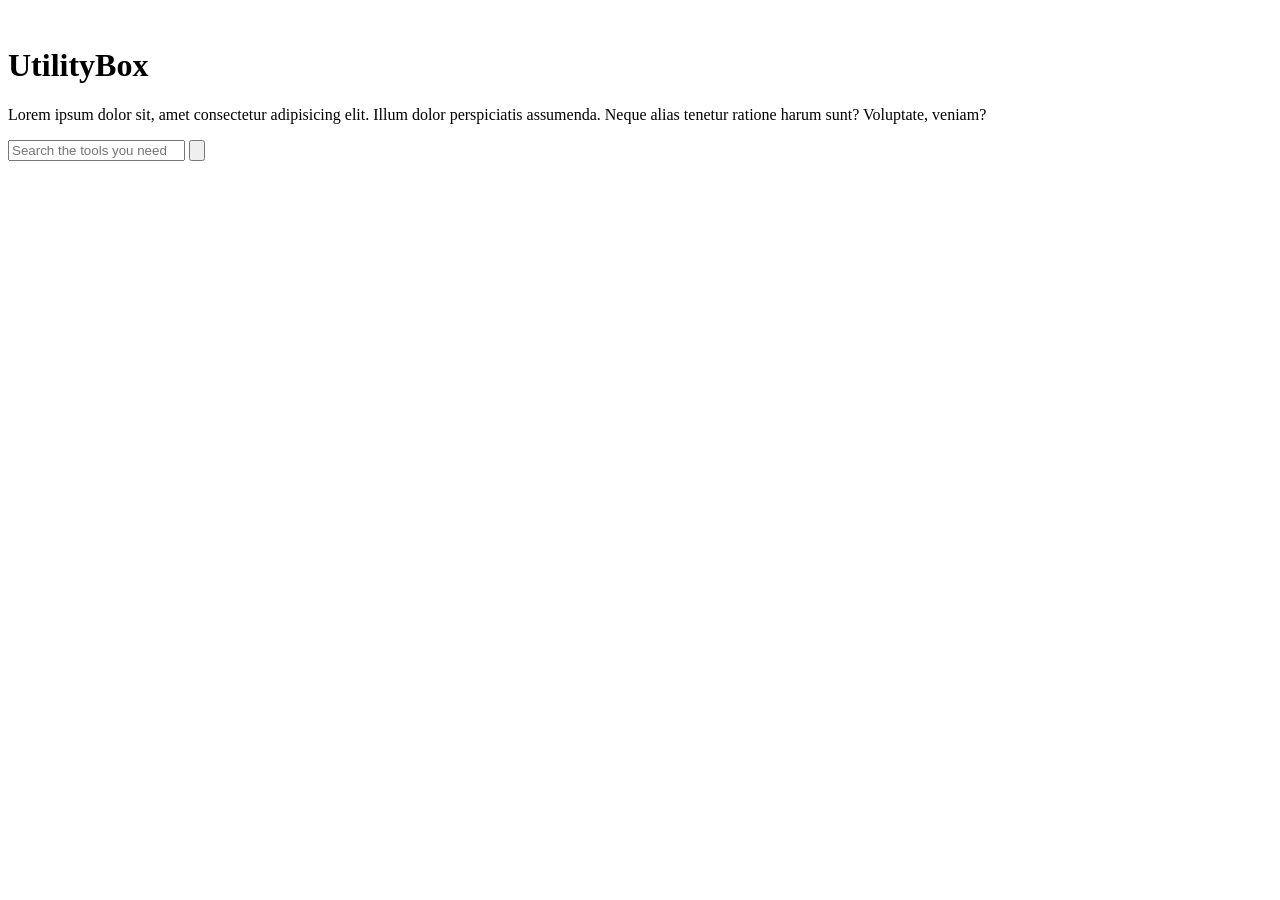
==== code/index.html @ 03657a15 "first commite" ====
<!DOCTYPE html>
<html lang="en">

          <head>
                    <meta charset="UTF-8">
                    <meta name="viewport" content="width=device-width, initial-scale=1.0">
                    <title>UtilityBox</title>
          </head>

          <body>
                    <header>
                              <nav>
                                        <img src="" alt="">
                                        <div>
                                                  <p></p>
                                                  <p></p>
                                                  <p></p>
                                        </div>
                              </nav>
                    </header>
                    <main>
                              <h1>UtilityBox</h1>
                              <p>Lorem ipsum dolor sit, amet consectetur adipisicing elit. Illum dolor perspiciatis
                                        assumenda. Neque alias tenetur ratione harum sunt? Voluptate, veniam?
                              </p>
                              <div id="searchCotainer">
                                        <input id="serchBox"  placeholder="Search the tools you need" type="text">
                                        <button id="serchBtn"><img src="" alt=""></button>

                              </div>
                              <div id="tools_container">
                                        <div id="calculator">
                                                  <img src="" alt="">
                                        </div>
                                        
                              </div>
                    </main>
          </body>

</html>
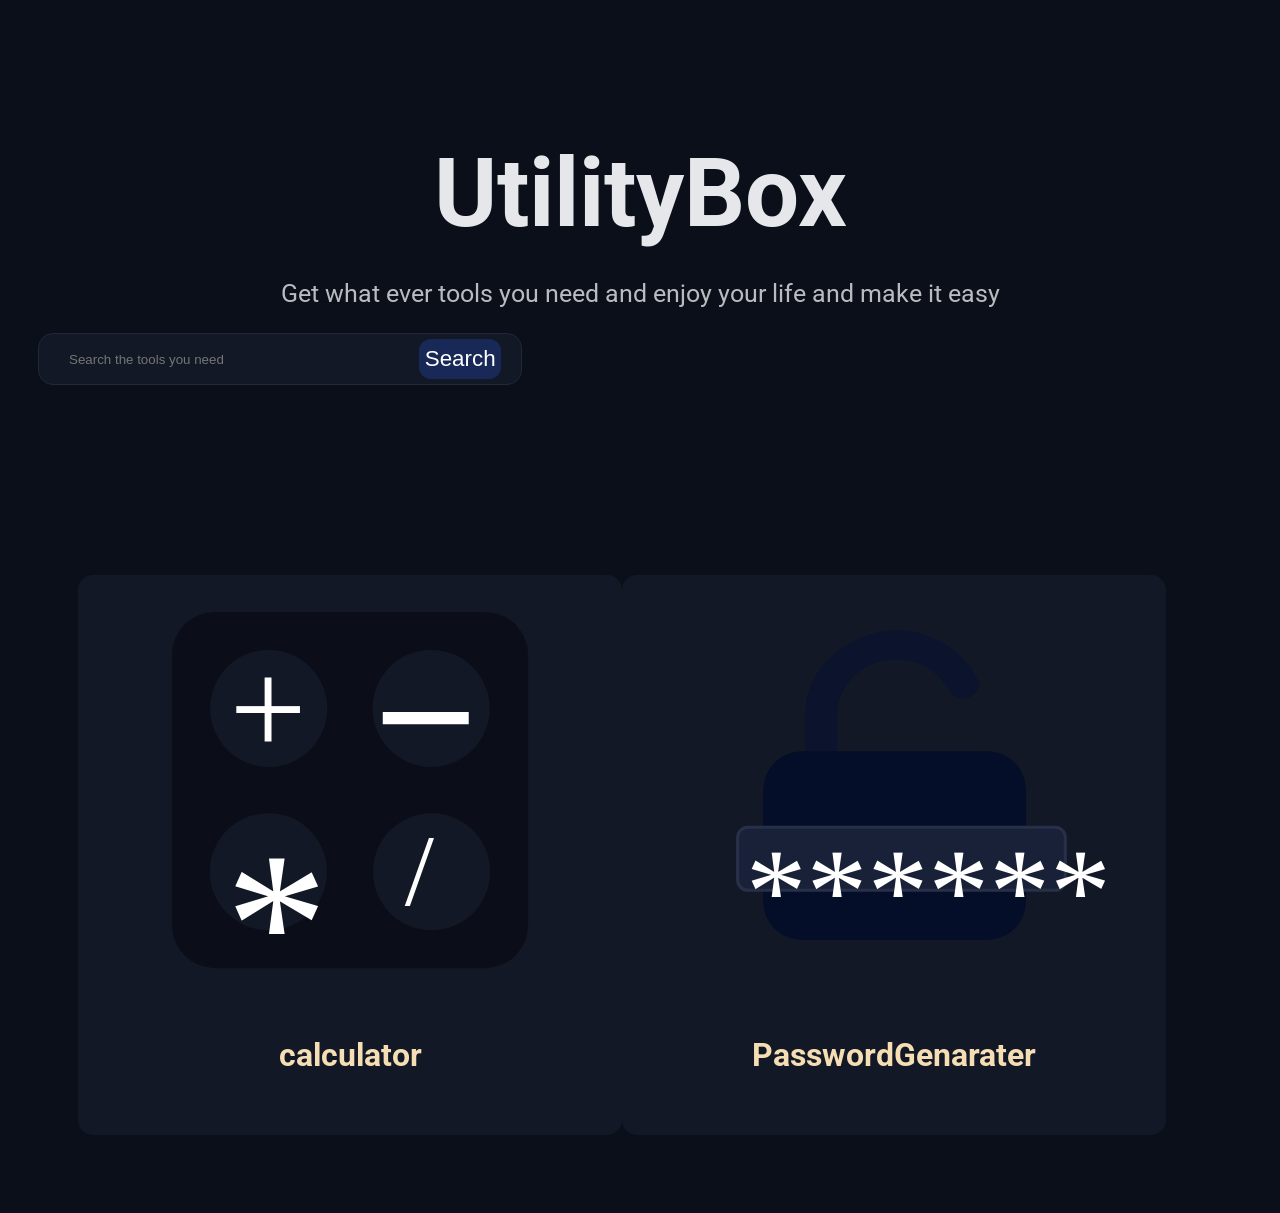
==== commit 705d9a3c: "erer" ====
--- a/code/index.html
+++ b/code/index.html
@@ -5,6 +5,7 @@
                     <meta charset="UTF-8">
                     <meta name="viewport" content="width=device-width, initial-scale=1.0">
                     <title>UtilityBox</title>
+                    <link rel="stylesheet" href="style.css">
           </head>
 
           <body>
@@ -20,21 +21,20 @@
                     </header>
                     <main>
                               <h1>UtilityBox</h1>
-                              <p>Lorem ipsum dolor sit, amet consectetur adipisicing elit. Illum dolor perspiciatis
-                                        assumenda. Neque alias tenetur ratione harum sunt? Voluptate, veniam?
+                              <p>
+                                        Get what ever tools you need and enjoy your life and make it easy
                               </p>
                               <div id="searchCotainer">
-                                        <input id="serchBox"  placeholder="Search the tools you need" type="text">
-                                        <button id="serchBtn"><img src="" alt=""></button>
+                                        <input id="searchBox" placeholder="Search the tools you need" type="text">
 
+                                        <button onclick="search()" id="searchBtn">Search</button>
                               </div>
                               <div id="tools_container">
-                                        <div id="calculator">
-                                                  <img src="" alt="">
-                                        </div>
                                         
                               </div>
                     </main>
+                    <script src="https://cdn.jsdelivr.net/npm/fuse.js@7.0.0"></script>
+                    <script src="app.js"></script>
           </body>
 
 </html>
--- a/code/style.css
+++ b/code/style.css
@@ -0,0 +1,102 @@
+@import url('https://fonts.googleapis.com/css2?family=Roboto:ital,wght@0,100..900;1,100..900&display=swap');
+
+body {
+          font-family: "Roboto", sans-serif;
+          background: #0b0f19;
+          color: #e5e7eb;
+}
+
+main {
+          height: auto;
+          padding: 30px;
+}
+
+main>h1 {
+          font-family: "Roboto", sans-serif;
+          text-align: center;
+          font-size: 6em;
+          margin-bottom: 30px;
+}
+
+main>p {
+          font-family: "Roboto", sans-serif;
+          font-size: 25px;
+          opacity: 0.8;
+          text-align: center;
+}
+
+#searchCotainer {
+          background: #121826;
+          border-radius: 15px;
+          overflow: hidden;
+          justify-self: center;
+          width: 40%;
+          height: 50px;
+          display: flex;
+          justify-content: space-between;
+          border: 1px solid #1f2937;
+}
+
+#searchBox {
+          color: white;
+          padding: 0px 30px;
+          background: none;
+          border: none;
+          outline: none;
+          width: 80%;
+}
+
+#searchBtn {
+          margin-right: 20px;
+          width: 17%;
+          height: 80%;
+          align-self: center;
+          background: #182958;
+          border: none;
+          color: white;
+          font-size: 1.4em;
+          border-radius: 12px;
+}
+
+#tools_container {
+          display: grid;
+          grid-template-columns: 1fr 1fr 1fr;
+          padding: 40px;
+          margin-top: 150px;
+}
+
+
+
+.tools {
+          border-radius: 15px;
+          padding: 15px;
+          display: grid;
+          grid-columns: 1fr;
+          justify-content: center;
+          width: 514px;
+          background: #121826;
+          height: 530px;
+}
+
+.tools img {
+          border-radius: 10px;
+          width: 510px;
+          height: 400px;
+}
+
+.tools h4 {
+          color: wheat;
+          text-align: center;
+          font-size: 2em;
+}
+
+a{
+          text-decoration: none;
+          color: white;
+}
+a:visited {
+          text-decoration: none;
+}
+a:active {
+          text-decoration: none;
+}
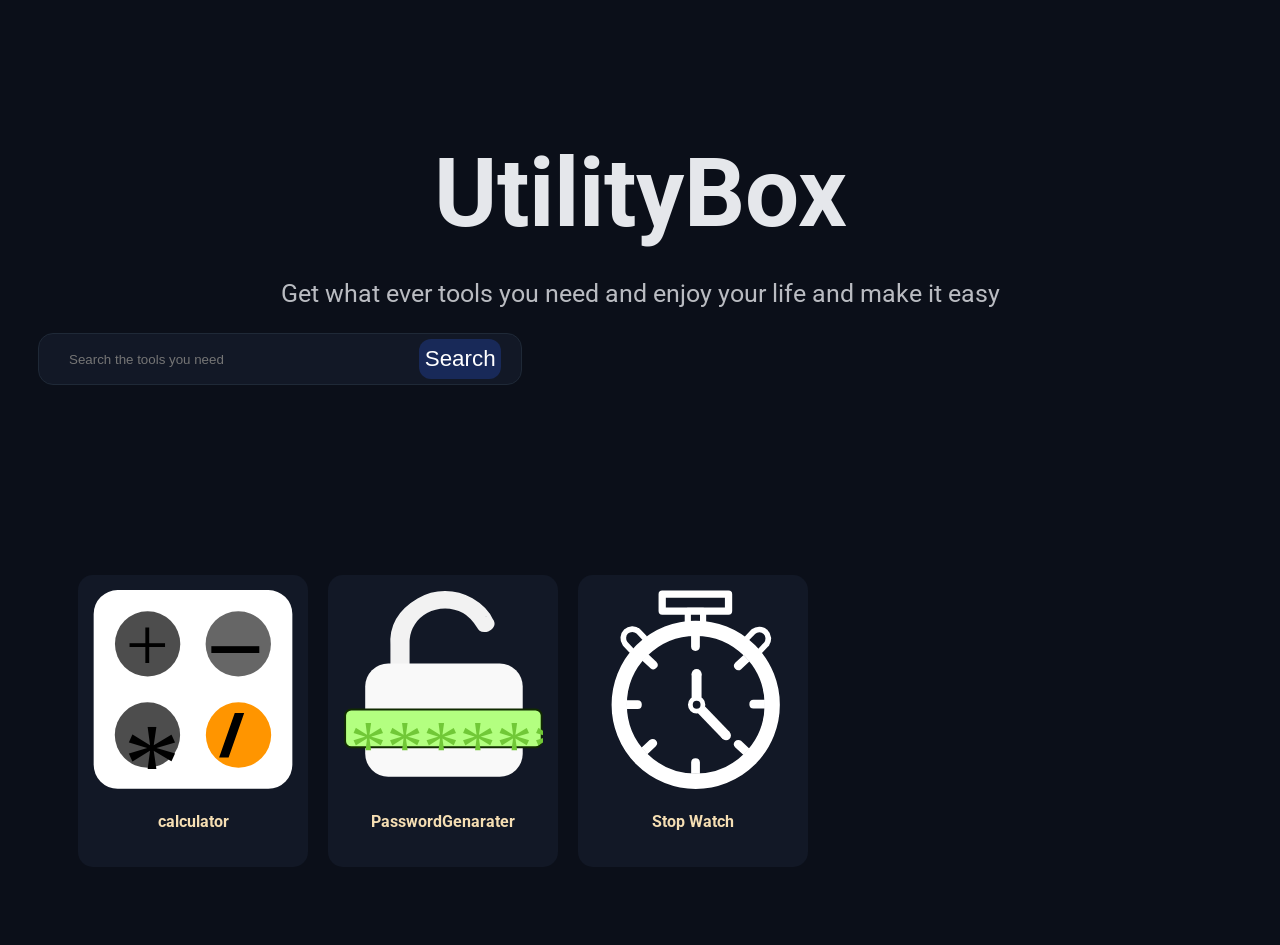
==== commit 10477d2a: "stop watch and logo complted" ====
--- a/code/index.html
+++ b/code/index.html
@@ -3,6 +3,7 @@
 
           <head>
                     <meta charset="UTF-8">
+                    <link rel="shortcut icon" href="" type="image/x-icon">
                     <meta name="viewport" content="width=device-width, initial-scale=1.0">
                     <title>UtilityBox</title>
                     <link rel="stylesheet" href="style.css">
--- a/code/style.css
+++ b/code/style.css
@@ -59,9 +59,11 @@
 }
 
 #tools_container {
-          display: grid;
-          grid-template-columns: 1fr 1fr 1fr;
+          width: auto;
+          display: flex;
+          flex-wrap: wrap;
           padding: 40px;
+          gap: 20px;
           margin-top: 150px;
 }
 
@@ -73,21 +75,21 @@
           display: grid;
           grid-columns: 1fr;
           justify-content: center;
-          width: 514px;
+          width: auto;
           background: #121826;
-          height: 530px;
+          height: auto;
 }
 
 .tools img {
           border-radius: 10px;
-          width: 510px;
-          height: 400px;
+          width: auto;
+          height: 200px;
 }
 
 .tools h4 {
           color: wheat;
           text-align: center;
-          font-size: 2em;
+          font-size: 1em;
 }
 
 a{
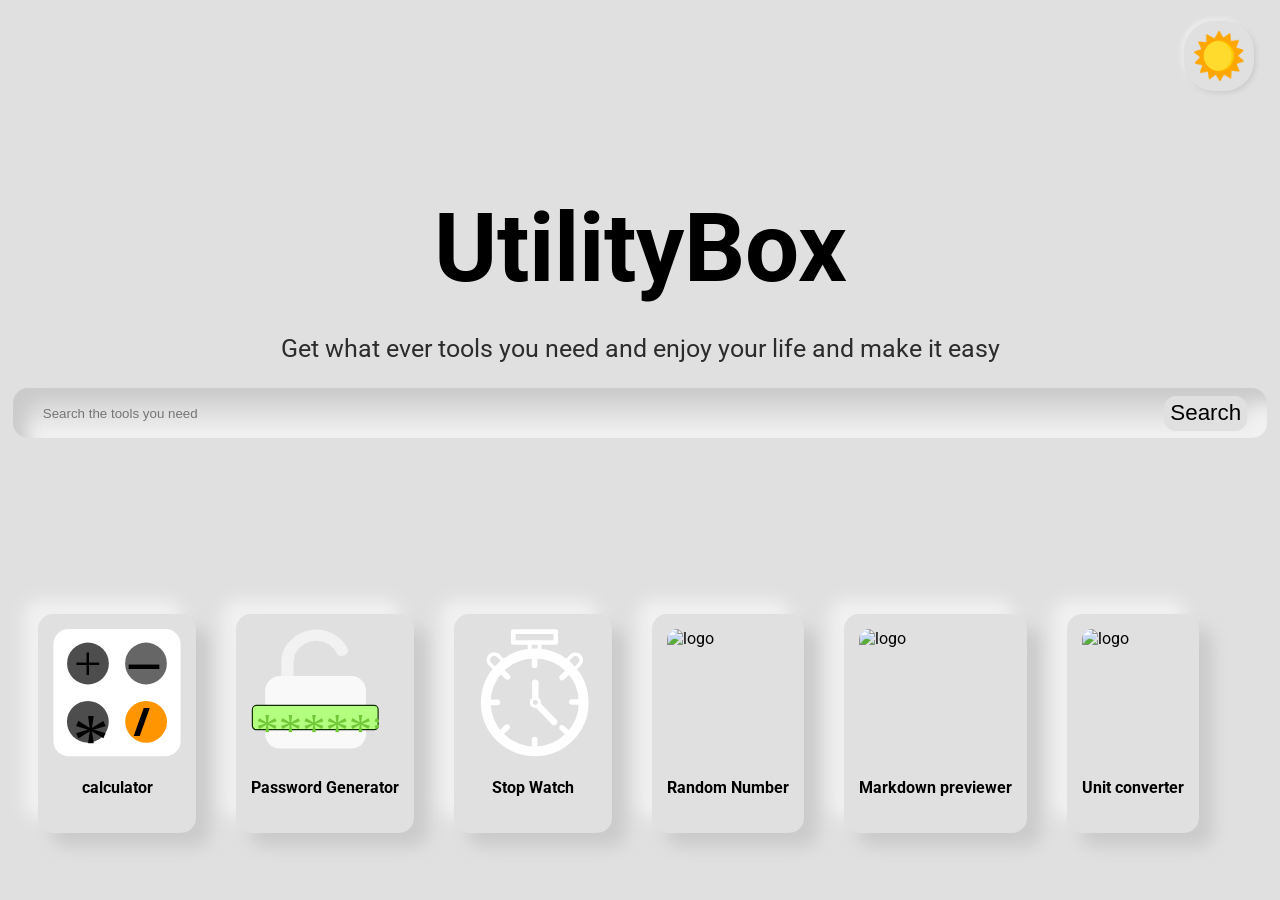
==== commit 116743c9: "dark and light theme for the main page was implimented" ====
--- a/code/index.html
+++ b/code/index.html
@@ -9,16 +9,11 @@
                     <link rel="stylesheet" href="style.css">
           </head>
 
-          <body>
+          <body data-theme="light">
                     <header>
-                              <nav>
-                                        <img src="" alt="">
-                                        <div>
-                                                  <p></p>
-                                                  <p></p>
-                                                  <p></p>
-                                        </div>
-                              </nav>
+
+                              <button id="theme"></button>
+
                     </header>
                     <main>
                               <h1>UtilityBox</h1>
@@ -31,7 +26,7 @@
                                         <button onclick="search()" id="searchBtn">Search</button>
                               </div>
                               <div id="tools_container">
-                                        
+
                               </div>
                     </main>
                     <script src="https://cdn.jsdelivr.net/npm/fuse.js@7.0.0"></script>
--- a/code/style.css
+++ b/code/style.css
@@ -1,20 +1,64 @@
 @import url('https://fonts.googleapis.com/css2?family=Roboto:ital,wght@0,100..900;1,100..900&display=swap');
 
+
+[data-theme="dark"] {
+          --bg: #0b0f19;
+          --text: #e5e7eb;
+          --lightShade: #121628;
+          --darkShade: #04060a;
+
+}
+
+[data-theme="light"] {
+          --bg: #e0e0e0;
+          --text: black;
+          --lightShade: #f1f1f1;
+          --darkShade: #cbcbcb;
+}
+
+
+
+
 body {
+          margin: 0px;
           font-family: "Roboto", sans-serif;
-          background: #0b0f19;
-          color: #e5e7eb;
+          background: var(--bg);
+          color: var(--text);
+          transition: all 1s;
+}
+
+header {
+          width: 100%;
+          display: flex;
+          justify-content: end;
+}
+
+header>button {
+          background: none;
+          border: none;
+          outline: none;
+}
+
+header>button>img {
+          width: 50px;
+          margin: 20px;
+          border-radius: 30px;
+          padding: 10px;
+          background: var(--bg);
+          box-shadow: 2px 2px 5px var(--darkShade),
+                    -2px -2px 5px var(--lightShade);
+
 }
 
 main {
           height: auto;
-          padding: 30px;
+          padding: 1vw;
 }
 
 main>h1 {
           font-family: "Roboto", sans-serif;
           text-align: center;
-          font-size: 6em;
+          font-size: min(15vw, 6em);
           margin-bottom: 30px;
 }
 
@@ -26,19 +70,19 @@
 }
 
 #searchCotainer {
-          background: #121826;
           border-radius: 15px;
           overflow: hidden;
           justify-self: center;
-          width: 40%;
           height: 50px;
           display: flex;
           justify-content: space-between;
-          border: 1px solid #1f2937;
+          background: var(--bg);
+          box-shadow: inset 14px 14px 16px var(--darkShade),
+                    inset -14px -14px 16px var(--lightShade);
 }
 
 #searchBox {
-          color: white;
+          color: var(--text);
           padding: 0px 30px;
           background: none;
           border: none;
@@ -48,12 +92,12 @@
 
 #searchBtn {
           margin-right: 20px;
-          width: 17%;
-          height: 80%;
+          width: fit-content;
+          height: 70%;
           align-self: center;
-          background: #182958;
+          background: var(--bg);
           border: none;
-          color: white;
+          color: var(--text);
           font-size: 1.4em;
           border-radius: 12px;
 }
@@ -62,8 +106,8 @@
           width: auto;
           display: flex;
           flex-wrap: wrap;
-          padding: 40px;
-          gap: 20px;
+          padding: min(2vw);
+          gap: 40px;
           margin-top: 150px;
 }
 
@@ -73,32 +117,55 @@
           border-radius: 15px;
           padding: 15px;
           display: grid;
-          grid-columns: 1fr;
           justify-content: center;
           width: auto;
-          background: #121826;
           height: auto;
+          background: var(--bg);
+          box-shadow: 14px 14px 16px var(--darkShade),
+                    -14px -14px 16px var(--lightShade);
 }
 
 .tools img {
           border-radius: 10px;
           width: auto;
-          height: 200px;
+          height: min(200px, 10vw);
 }
 
 .tools h4 {
-          color: wheat;
+          color: var(--text);
           text-align: center;
           font-size: 1em;
 }
 
-a{
+a {
           text-decoration: none;
-          color: white;
+          color: var(--text);
 }
+
 a:visited {
           text-decoration: none;
 }
+
 a:active {
           text-decoration: none;
+}
+
+@media screen and (max-width:767px) {
+
+          .tools {
+                    padding-bottom: 5px;
+                    height: auto;
+                    display: grid;
+                    place-items: center;
+                    gap: 10px;
+          }
+
+          #tools_container {
+                    width: auto;
+                    display: flex;
+                    justify-content: center;
+                    flex-wrap: wrap;
+                    padding: min(2vw);
+                    gap: 20px;
+          }
 }
